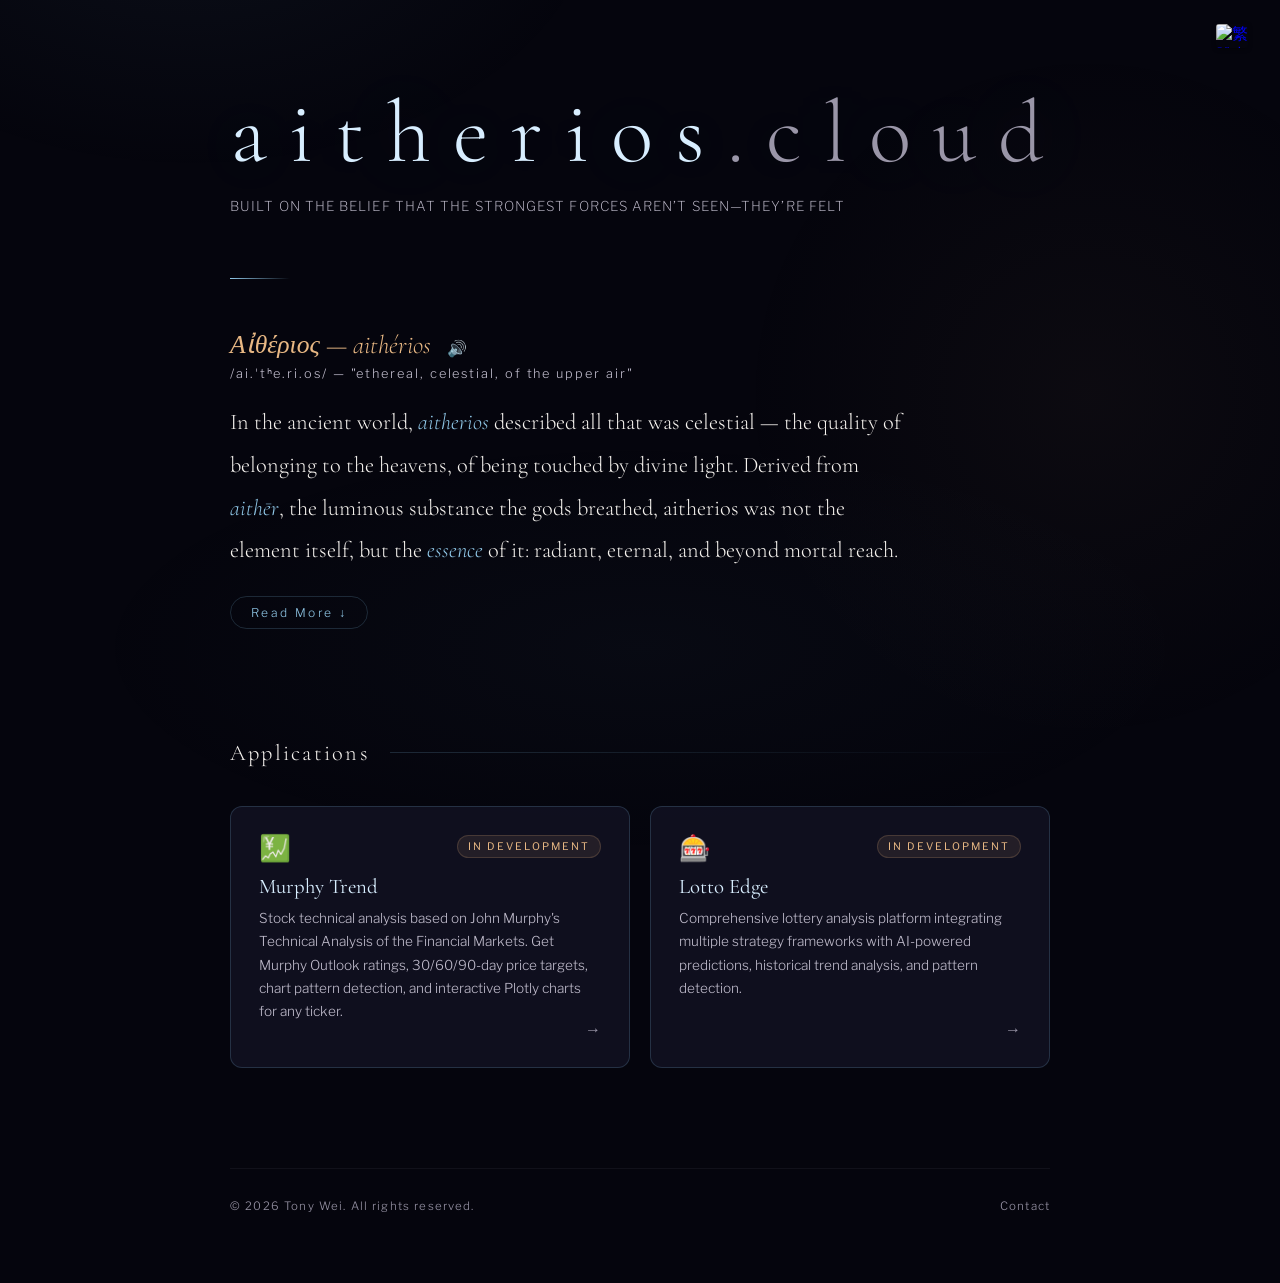
==== index.html @ fdde1557 "fix height-clipping issue" ====
<!DOCTYPE html>
<html lang="en">
<head>
<meta charset="UTF-8">
<meta name="viewport" content="width=device-width, initial-scale=1.0">
<title>aitherios.cloud</title>
<link rel="icon" href="data:image/svg+xml,<svg xmlns='http://www.w3.org/2000/svg' viewBox='0 0 100 100'><text y='.9em' font-size='90'>✦</text></svg>">
<link href="https://fonts.googleapis.com/css2?family=Cormorant+Garamond:ital,wght@0,300;0,400;0,600;1,300;1,400&family=Libre+Franklin:wght@200;300;400;500&display=swap" rel="stylesheet">
<style>
  :root {
    --bg-deep: #05050d;
    --bg-mid: #0a0a18;
    --bg-card: rgba(18, 18, 35, 0.85);
    --bg-card-hover: rgba(28, 28, 50, 0.95);
    --border-subtle: rgba(126, 184, 218, 0.2);
    --border-hover: rgba(126, 184, 218, 0.45);
    --aether-glow: #90c8e8;
    --aether-light: #d8eeff;
    --aether-warm: #e8b884;
    --status-live: #7edf9e;
    --status-dev: #e8b884;
    --status-planned: #a8a4b8;
    --text-primary: #f5f2ee;
    --text-muted: #c0bccc;
    --text-dim: #9a96a8;
  }

  * { margin: 0; padding: 0; box-sizing: border-box; }

  body {
    background: var(--bg-deep);
    color: var(--text-primary);
    font-family: 'Libre Franklin', sans-serif;
    font-weight: 300;
    overflow-x: hidden;
  }

  .atmosphere { position: fixed; inset: 0; z-index: 0; overflow: hidden; }

  .atmosphere::before {
    content: '';
    position: absolute;
    top: -40%; left: -20%; width: 140%; height: 140%;
    background: 
      radial-gradient(ellipse 600px 400px at 25% 20%, rgba(126, 184, 218, 0.06) 0%, transparent 70%),
      radial-gradient(ellipse 500px 500px at 75% 60%, rgba(212, 165, 116, 0.04) 0%, transparent 70%),
      radial-gradient(ellipse 800px 300px at 50% 80%, rgba(126, 184, 218, 0.03) 0%, transparent 70%);
    animation: drift 30s ease-in-out infinite alternate;
  }

  @keyframes drift {
    0% { transform: translate(0, 0) rotate(0deg); }
    100% { transform: translate(30px, -20px) rotate(1deg); }
  }

  .stars { position: fixed; inset: 0; z-index: 0; }

  .star {
    position: absolute; width: 2px; height: 2px;
    background: var(--aether-light); border-radius: 50%; opacity: 0;
    animation: twinkle var(--duration) ease-in-out infinite;
    animation-delay: var(--delay);
  }

  @keyframes twinkle { 0%, 100% { opacity: 0; } 50% { opacity: var(--max-opacity); } }

  .container { position: relative; z-index: 1; max-width: 900px; margin: 0 auto; padding: 0 40px; }

  .hero { min-height: 60vh; display: flex; flex-direction: column; justify-content: center; padding: 80px 0 20px; }

  .wordmark {
    font-family: 'Cormorant Garamond', serif; font-weight: 300;
    font-size: clamp(3.2rem, 8vw, 5.5rem); letter-spacing: 0.25em;
    text-transform: lowercase; color: var(--aether-light); margin-bottom: 8px;
    opacity: 0; animation: fadeUp 1.5s ease-out 0.3s forwards;
    text-shadow: 0 0 80px rgba(126, 184, 218, 0.2);
  }

  .wordmark span { color: var(--text-dim); font-weight: 300; }

  .tagline {
    font-family: 'Libre Franklin', sans-serif; font-weight: 200;
    font-size: clamp(0.7rem, 1.8vw, 0.85rem); letter-spacing: 0.08em;
    text-transform: uppercase; color: var(--text-muted); margin-bottom: 60px;
    opacity: 0; animation: fadeUp 1.5s ease-out 0.6s forwards;
    max-width: 900px; line-height: 1.8;
  }

  .divider { width: 60px; height: 1px; background: linear-gradient(90deg, var(--aether-glow), transparent); margin-bottom: 50px; opacity: 0; animation: fadeUp 1.5s ease-out 0.8s forwards; }

  .etymology { margin-bottom: 50px; opacity: 0; animation: fadeUp 1.5s ease-out 1s forwards; }

  .greek { font-family: 'Cormorant Garamond', serif; font-size: 1.6rem; font-style: italic; color: var(--aether-warm); margin-bottom: 6px; font-weight: 300; }

  .pronunciation { font-size: 0.8rem; color: var(--text-muted); letter-spacing: 0.15em; margin-bottom: 20px; }

  .definition { font-family: 'Cormorant Garamond', serif; font-size: clamp(1.15rem, 2.5vw, 1.4rem); line-height: 1.9; color: var(--text-primary); font-weight: 300; max-width: 680px; }
  .definition em { color: var(--aether-glow); font-style: italic; }

  .speaker-btn { background: none; border: none; cursor: pointer; font-size: 1rem; vertical-align: middle; margin-left: 6px; opacity: 0.9; transition: opacity 0.3s ease, transform 0.2s ease; padding: 2px 4px; }
  .speaker-btn:hover { opacity: 1; transform: scale(1.15); }
  .speaker-btn.playing { opacity: 1; animation: pulse-speaker 0.6s ease-in-out infinite alternate; }
  @keyframes pulse-speaker { from { transform: scale(1); } to { transform: scale(1.2); } }

  .read-more-btn { background: none; border: 1px solid var(--border-subtle); color: var(--aether-glow); font-family: 'Libre Franklin', sans-serif; font-size: 0.75rem; font-weight: 300; letter-spacing: 0.2em; padding: 8px 20px; border-radius: 24px; cursor: pointer; margin-top: 24px; transition: all 0.4s ease; display: inline-block; }
  .read-more-btn:hover { border-color: var(--aether-glow); background: rgba(126, 184, 218, 0.06); transform: translateY(-1px); }
  .read-more-btn.expanded { border-color: var(--text-dim); color: var(--text-dim); }

  .read-more-content { max-height: 0; overflow: hidden; opacity: 0; transition: max-height 0.8s ease, opacity 0.6s ease; }
  .read-more-content.show { opacity: 1; }

  .read-more-content .meaning { display: grid; grid-template-columns: 100px 1fr; gap: 24px; align-items: start; margin-bottom: 36px; }
  .read-more-content .meaning-label { font-size: 0.7rem; letter-spacing: 0.3em; text-transform: uppercase; color: var(--aether-glow); padding-top: 5px; text-align: right; }
  .read-more-content .meaning-text { font-family: 'Cormorant Garamond', serif; font-size: 1.15rem; line-height: 1.85; color: var(--text-muted); font-weight: 300; }
  .read-more-content .meaning-text strong { color: var(--text-primary); font-weight: 400; }
  .read-more-content .meaning-text em { color: var(--aether-glow); font-style: italic; }

  .apps-section { padding: 40px 0 100px; opacity: 0; animation: fadeUp 1.5s ease-out 1.3s forwards; }
  .section-header { display: flex; align-items: center; gap: 20px; margin-bottom: 40px; }
  .section-title { font-family: 'Cormorant Garamond', serif; font-size: 1.4rem; font-weight: 300; color: var(--text-primary); letter-spacing: 0.1em; }
  .section-line { flex: 1; height: 1px; background: linear-gradient(90deg, var(--border-subtle), transparent); }

  .apps-grid { display: grid; grid-template-columns: repeat(auto-fill, minmax(280px, 1fr)); gap: 20px; }

  .app-card { background: var(--bg-card); border: 1px solid var(--border-subtle); border-radius: 12px; padding: 28px; text-decoration: none; color: inherit; transition: all 0.4s ease; position: relative; overflow: hidden; }
  .app-card::before { content: ''; position: absolute; top: 0; left: 0; right: 0; height: 1px; background: linear-gradient(90deg, transparent, var(--aether-glow), transparent); opacity: 0; transition: opacity 0.4s ease; }
  .app-card:hover { background: var(--bg-card-hover); border-color: var(--border-hover); transform: translateY(-2px); }
  .app-card:hover::before { opacity: 0.6; }

  .app-card-header { display: flex; justify-content: space-between; align-items: flex-start; margin-bottom: 14px; }
  .app-icon { font-size: 1.6rem; line-height: 1; }
  .app-status { font-size: 0.65rem; letter-spacing: 0.2em; text-transform: uppercase; padding: 4px 10px; border-radius: 20px; font-weight: 400; }
  .status-live { color: var(--status-live); background: rgba(110, 207, 142, 0.1); border: 1px solid rgba(110, 207, 142, 0.2); }
  .status-dev { color: var(--status-dev); background: rgba(212, 165, 116, 0.1); border: 1px solid rgba(212, 165, 116, 0.2); }
  .status-planned { color: var(--status-planned); background: rgba(138, 134, 151, 0.1); border: 1px solid rgba(138, 134, 151, 0.2); }
  .app-name { font-family: 'Cormorant Garamond', serif; font-size: 1.3rem; font-weight: 400; color: var(--aether-light); margin-bottom: 8px; }
  .app-desc { font-size: 0.85rem; line-height: 1.7; color: var(--text-muted); margin-bottom: 16px; }
  .app-tech { display: flex; flex-wrap: wrap; gap: 6px; }
  .tech-tag { font-size: 0.65rem; letter-spacing: 0.1em; color: var(--text-dim); background: rgba(90, 86, 104, 0.15); border: 1px solid rgba(90, 86, 104, 0.2); padding: 3px 8px; border-radius: 4px; }
  .app-arrow { position: absolute; bottom: 28px; right: 28px; color: var(--text-dim); font-size: 1rem; transition: all 0.3s ease; }
  .app-card:hover .app-arrow { color: var(--aether-glow); transform: translateX(3px); }

  .footer { padding: 30px 0; border-top: 1px solid rgba(90, 86, 104, 0.15); display: flex; justify-content: space-between; align-items: center; opacity: 0; animation: fadeUp 1.5s ease-out 1.6s forwards; margin-bottom: 40px; }
  .footer-text { font-size: 0.72rem; color: var(--text-dim); letter-spacing: 0.1em; }
  .footer-links { display: flex; gap: 20px; }
  .footer-links a { font-size: 0.72rem; color: var(--text-dim); text-decoration: none; letter-spacing: 0.1em; transition: color 0.3s ease; }
  .footer-links a:hover { color: var(--aether-glow); }

  .lang-switch { position: fixed; top: 24px; right: 32px; z-index: 10; }
  .lang-switch a { text-decoration: none; opacity: 1; transition: opacity 0.3s ease, transform 0.2s ease; display: inline-block; }
  .lang-switch a:hover { opacity: 1; transform: scale(1.15); }
  .lang-switch img { width: 32px; height: 24px; display: block; border-radius: 3px; box-shadow: 0 1px 4px rgba(0,0,0,0.4); }

  @keyframes fadeUp { from { opacity: 0; transform: translateY(20px); } to { opacity: 1; transform: translateY(0); } }

  @media (max-width: 600px) {
    .container { padding: 0 24px; }
    .read-more-content .meaning { grid-template-columns: 1fr; gap: 6px; }
    .read-more-content .meaning-label { text-align: left; }
    .apps-grid { grid-template-columns: 1fr; }
    .footer { flex-direction: column; gap: 12px; text-align: center; }
  }
</style>
</head>
<body>

<div class="lang-switch"><a href="index-traditional.html" title="繁體中文"><img src="https://flagcdn.com/32x24/tw.png" srcset="https://flagcdn.com/64x48/tw.png 2x" alt="繁體中文"></a></div>
<div class="atmosphere"></div>
<div class="stars" id="stars"></div>

<div class="container">
  <section class="hero">
    <h1 class="wordmark">aitherios<span>.cloud</span></h1>
    <p class="tagline"> Built on the belief that the strongest forces aren’t seen—they’re felt</p>

    <div class="divider"></div>

    <section class="etymology">
      <p class="greek">Αἰθέριος — aithérios <button class="speaker-btn" onclick="document.getElementById('aitherios-audio').play()" title="Listen to pronunciation">🔊</button><audio id="aitherios-audio" src="aitherios.mp3"></audio></p>
      <p class="pronunciation">/ai.ˈtʰe.ri.os/ — "ethereal, celestial, of the upper air"</p>
      <p class="definition">
        In the ancient world, <em>aitherios</em> described all that was celestial — 
        the quality of belonging to the heavens, of being touched by divine light. 
        Derived from <em>aithēr</em>, the luminous substance the gods breathed, 
        aitherios was not the element itself, but the <em>essence</em> of it: 
        radiant, eternal, and beyond mortal reach.
      </p>
      <button class="read-more-btn" id="readMoreBtn" onclick="toggleReadMore()">Read More ↓</button>
      <div class="read-more-content" id="readMoreContent">
        <div class="meaning" style="margin-top: 30px;">
          <span class="meaning-label">Origin</span>
          <p class="meaning-text">
            <strong>From αἴθειν — "to burn, to shine."</strong> The word itself carries fire in its roots. 
            The ancient Greeks believed that above the terrestrial air breathed by mortals, 
            there existed a higher, purer substance — luminous and incorruptible — 
            that the gods alone could breathe. This was <em>aithēr</em>, the radiant upper sky.
          </p>
        </div>
        <div class="meaning">
          <span class="meaning-label">Philosophy</span>
          <p class="meaning-text">
            <strong>Aristotle's quintessence.</strong> While Plato hinted at its existence, 
            it was Aristotle who formalized aether as the fifth element — <em>quinta essentia</em> — 
            distinct from earth, water, fire, and air. Unlike the four terrestrial elements 
            that moved in straight lines and decayed, aether moved in perfect circles 
            and was eternal, composing the celestial bodies themselves.
          </p>
        </div>
        <div class="meaning">
          <span class="meaning-label">Physics</span>
          <p class="meaning-text">
            <strong>The luminiferous aether.</strong> By the 19th century, physicists reimagined aether 
            as the invisible medium through which light waves propagated across the void — 
            the fabric of space itself. The Michelson-Morley experiment of 1887 found no trace of it, 
            paving the way for Einstein's relativity. Yet the intuition endured: 
            that space is not truly empty, but alive with unseen forces.
          </p>
        </div>
        <div class="meaning">
          <span class="meaning-label">Legacy</span>
          <p class="meaning-text">
            <strong>Αἰθέριος — the adjective, the essence.</strong> While <em>aithēr</em> names the substance, 
            <em>aithérios</em> describes what partakes of it — the ethereal, the celestial, 
            that which belongs to the heavens. It is not the thing itself, 
            but the quality of being touched by the divine. 
            This is what <em>aitherios.cloud</em> carries in its name.
          </p>
        </div>
        <div class="meaning">
          <span class="meaning-label">Myth</span>
          <p class="meaning-text">
            <strong>The fifth element.</strong> While earth, water, fire, and air composed the mortal world, 
            aether was the divine substance — incorruptible, eternal, and ever-luminous — 
            that filled the celestial sphere where gods breathed and stars burned.
          </p>
        </div>
        <div class="meaning">
          <span class="meaning-label">Science</span>
          <p class="meaning-text">
            <strong>The invisible medium.</strong> For centuries, physicists believed aether permeated all of space — 
            an unseen fabric through which light waves rippled across the cosmos. 
            Though disproven, the idea endures: that something connects everything.
          </p>
        </div>
        <div class="meaning">
          <span class="meaning-label">Now</span>
          <p class="meaning-text">
            <strong>The cloud reimagined.</strong> Where ancient aether was the medium between heaven and earth, 
            the modern cloud is the medium between thought and creation. 
            Invisible, omnipresent, and luminous with possibility.
          </p>
        </div>
      </div>
    </section>
  </section>

  <!-- APPLICATIONS -->
  <section class="apps-section">
    <div class="section-header">
      <h2 class="section-title">Applications</h2>
      <div class="section-line"></div>
    </div>
    <div class="apps-grid" id="apps-grid"></div>
  </section>

  <footer class="footer">
    <span class="footer-text">© 2026 Tony Wei. All rights reserved.</span>
    <div class="footer-links">
      <a href="mailto:tonywei168@gmail.com">Contact</a>
    </div>
  </footer>
</div>

<script>
  function speakAitherios() {
    const btn = document.querySelector('.speaker-btn');
    if ('speechSynthesis' in window) {
      window.speechSynthesis.cancel();
      const utterance = new SpeechSynthesisUtterance('αιθέριος');
      utterance.rate = 0.75;
      utterance.pitch = 1;
      utterance.lang = 'el-GR';
      const voices = window.speechSynthesis.getVoices();
      const preferred = voices.find(v => v.lang.startsWith('el')) || voices.find(v => v.lang.startsWith('en'));
      if (preferred) utterance.voice = preferred;
      btn.classList.add('playing');
      utterance.onend = () => btn.classList.remove('playing');
      utterance.onerror = () => btn.classList.remove('playing');
      window.speechSynthesis.speak(utterance);
    }
  }

  if ('speechSynthesis' in window) {
    window.speechSynthesis.getVoices();
    window.speechSynthesis.onvoiceschanged = () => window.speechSynthesis.getVoices();
  }

  function toggleReadMore() {
    const content = document.getElementById('readMoreContent');
    const btn = document.getElementById('readMoreBtn');
    if (content.classList.contains('show')) {
      content.classList.remove('show');
      content.style.maxHeight = '0px';
      btn.classList.remove('expanded');
      btn.textContent = 'Read More \u2193';
    } else {
      content.classList.add('show');
      content.style.maxHeight = content.scrollHeight + 'px';
      btn.classList.add('expanded');
      btn.textContent = 'Read Less \u2191';
    }
  }

  window.addEventListener('resize', () => {
    const content = document.getElementById('readMoreContent');
    if (content.classList.contains('show')) {
      content.style.maxHeight = content.scrollHeight + 'px';
    }
  });

  const APPS = [
    {
      name: "Murphy Trend",
      icon: "💹 ",
      description: "Stock technical analysis based on John Murphy's Technical Analysis of the Financial Markets. Get Murphy Outlook ratings, 30/60/90-day price targets, chart pattern detection, and interactive Plotly charts for any ticker.",
      status: "dev",
      url: "https://murphy-trend.aitherios.cloud",
      
    },
    {
      
  name: "Lotto Edge",
  icon: "🎰",
  description: "Comprehensive lottery analysis platform integrating multiple strategy frameworks with AI-powered predictions, historical trend analysis, and pattern detection.",
  status: "dev",
  url: "https://lotto-edge.aitherios.cloud"
},
     
    
    // ADD NEW APPS:
    // { name: "App Name", icon: "🔮", description: "...", status: "planned", url: "https://app.aitherios.cloud", tech: ["FastAPI"] },
]

  const statusLabels = { live: { text: "Live", class: "status-live" }, dev: { text: "In Development", class: "status-dev" }, planned: { text: "Planned", class: "status-planned" } };
  const grid = document.getElementById('apps-grid');
  APPS.forEach(app => {
    const s = statusLabels[app.status] || statusLabels.planned;
    const card = document.createElement('a');
    card.className = 'app-card';
    card.href = app.url;
    card.target = '_blank';
    card.rel = 'noopener noreferrer';
    card.innerHTML = `<div class="app-card-header"><span class="app-icon">${app.icon}</span><span class="app-status ${s.class}">${s.text}</span></div><h3 class="app-name">${app.name}</h3><p class="app-desc">${app.description}</p><span class="app-arrow">→</span>`;
    grid.appendChild(card);
  });

  const starsContainer = document.getElementById('stars');
  for (let i = 0; i < 80; i++) {
    const star = document.createElement('div');
    star.className = 'star';
    star.style.left = Math.random() * 100 + '%';
    star.style.top = Math.random() * 100 + '%';
    star.style.setProperty('--duration', (3 + Math.random() * 6) + 's');
    star.style.setProperty('--delay', Math.random() * 5 + 's');
    star.style.setProperty('--max-opacity', (0.15 + Math.random() * 0.4).toFixed(2));
    if (Math.random() > 0.7) { star.style.width = '3px'; star.style.height = '3px'; }
    starsContainer.appendChild(star);
  }
</script>
</body>
</html>
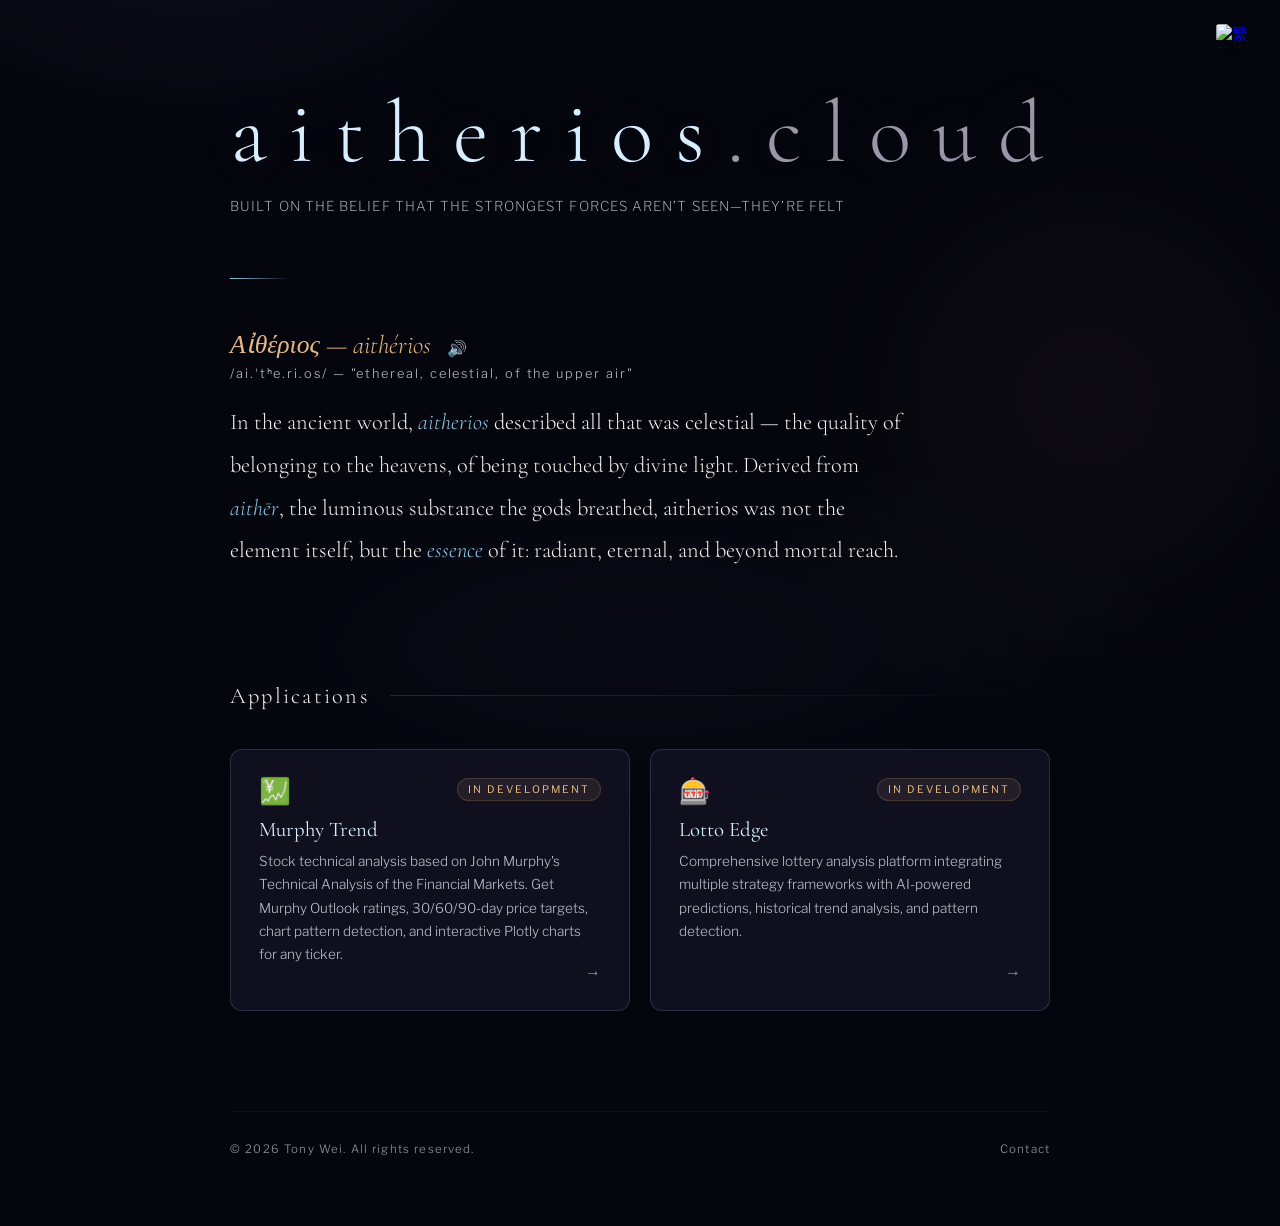
==== commit 448367ca: "fix: comment out read more less button" ====
--- a/index.html
+++ b/index.html
@@ -186,7 +186,7 @@
         aitherios was not the element itself, but the <em>essence</em> of it: 
         radiant, eternal, and beyond mortal reach.
       </p>
-      <button class="read-more-btn" id="readMoreBtn" onclick="toggleReadMore()">Read More ↓</button>
+      <!-- <button class="read-more-btn" id="readMoreBtn" onclick="toggleReadMore()">Read More ↓</button> -->
       <div class="read-more-content" id="readMoreContent">
         <div class="meaning" style="margin-top: 30px;">
           <span class="meaning-label">Origin</span>
@@ -197,6 +197,7 @@
             that the gods alone could breathe. This was <em>aithēr</em>, the radiant upper sky.
           </p>
         </div>
+        <!--
         <div class="meaning">
           <span class="meaning-label">Philosophy</span>
           <p class="meaning-text">
@@ -243,6 +244,7 @@
             Though disproven, the idea endures: that something connects everything.
           </p>
         </div>
+        -->
         <div class="meaning">
           <span class="meaning-label">Now</span>
           <p class="meaning-text">
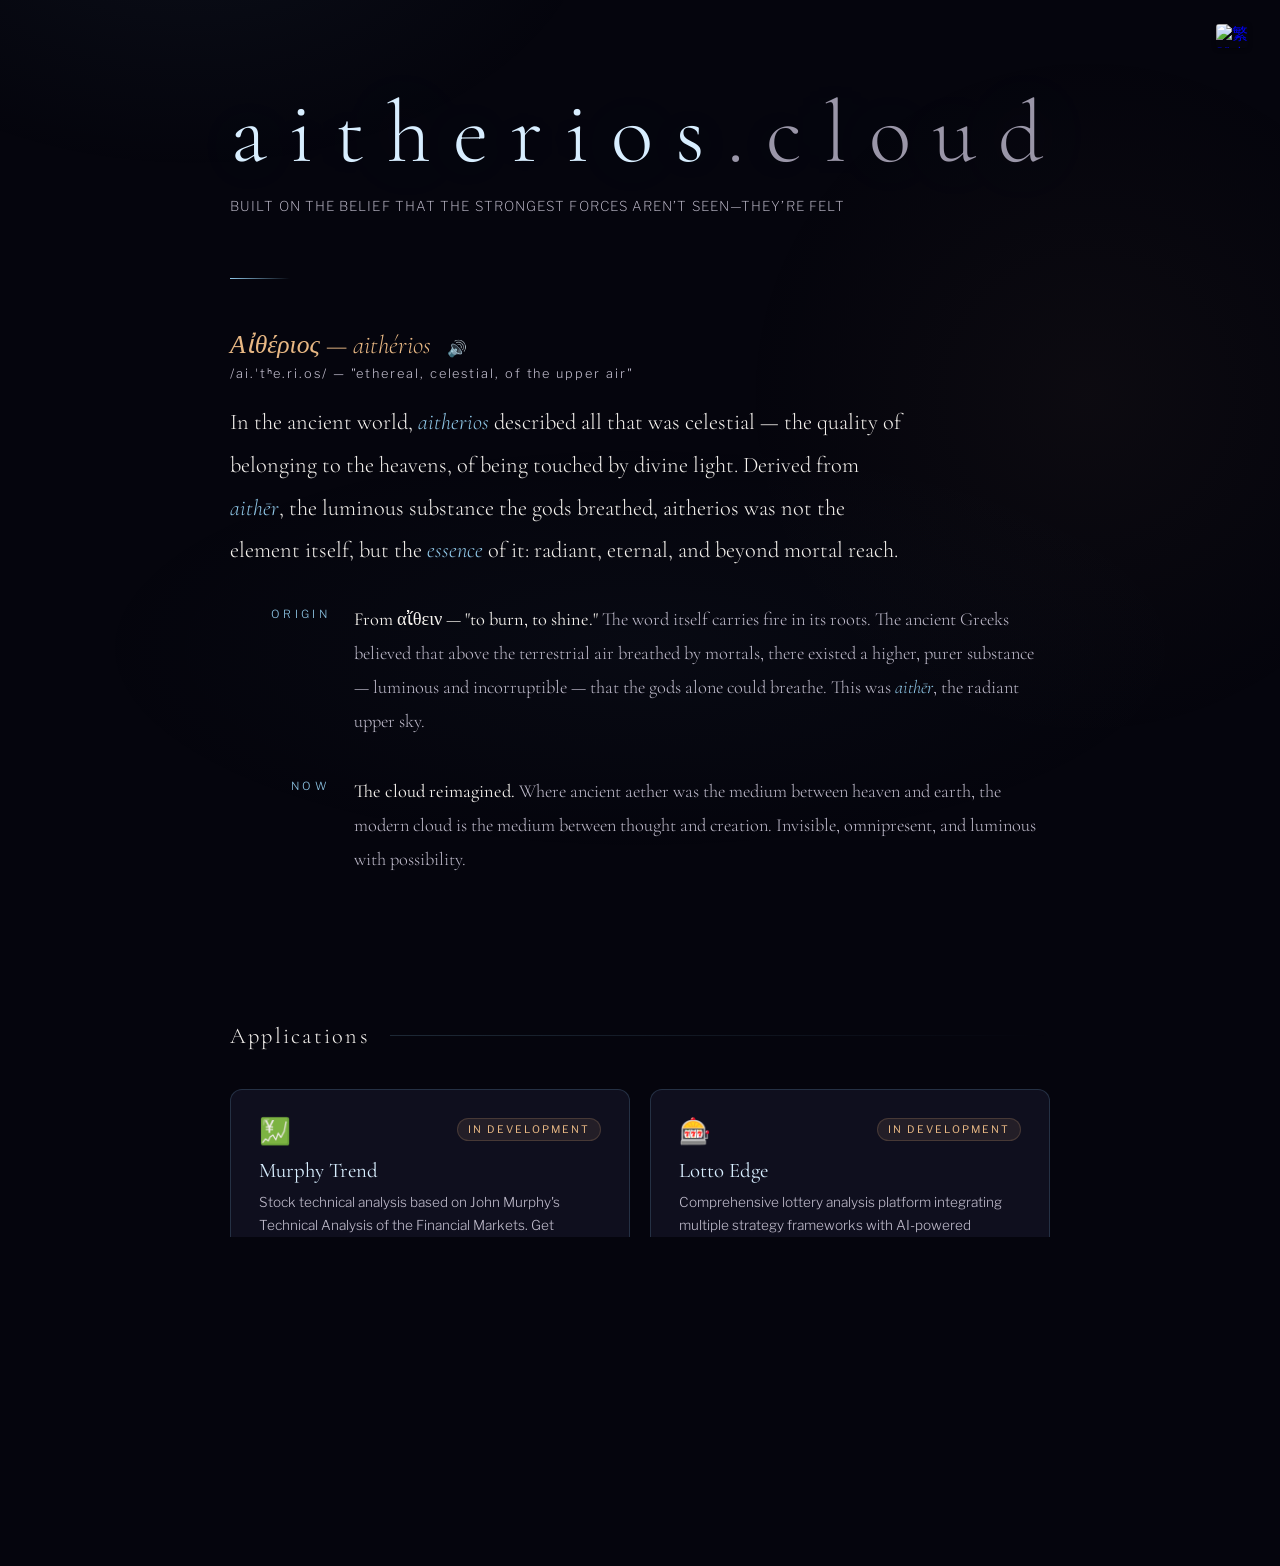
==== commit c9917ec6: "fix" ====
--- a/index.html
+++ b/index.html
@@ -107,7 +107,7 @@
   .read-more-btn:hover { border-color: var(--aether-glow); background: rgba(126, 184, 218, 0.06); transform: translateY(-1px); }
   .read-more-btn.expanded { border-color: var(--text-dim); color: var(--text-dim); }
 
-  .read-more-content { max-height: 0; overflow: hidden; opacity: 0; transition: max-height 0.8s ease, opacity 0.6s ease; }
+  .read-more-content { max-height: none; overflow: visible; opacity: 1; }
   .read-more-content.show { opacity: 1; }
 
   .read-more-content .meaning { display: grid; grid-template-columns: 100px 1fr; gap: 24px; align-items: start; margin-bottom: 36px; }
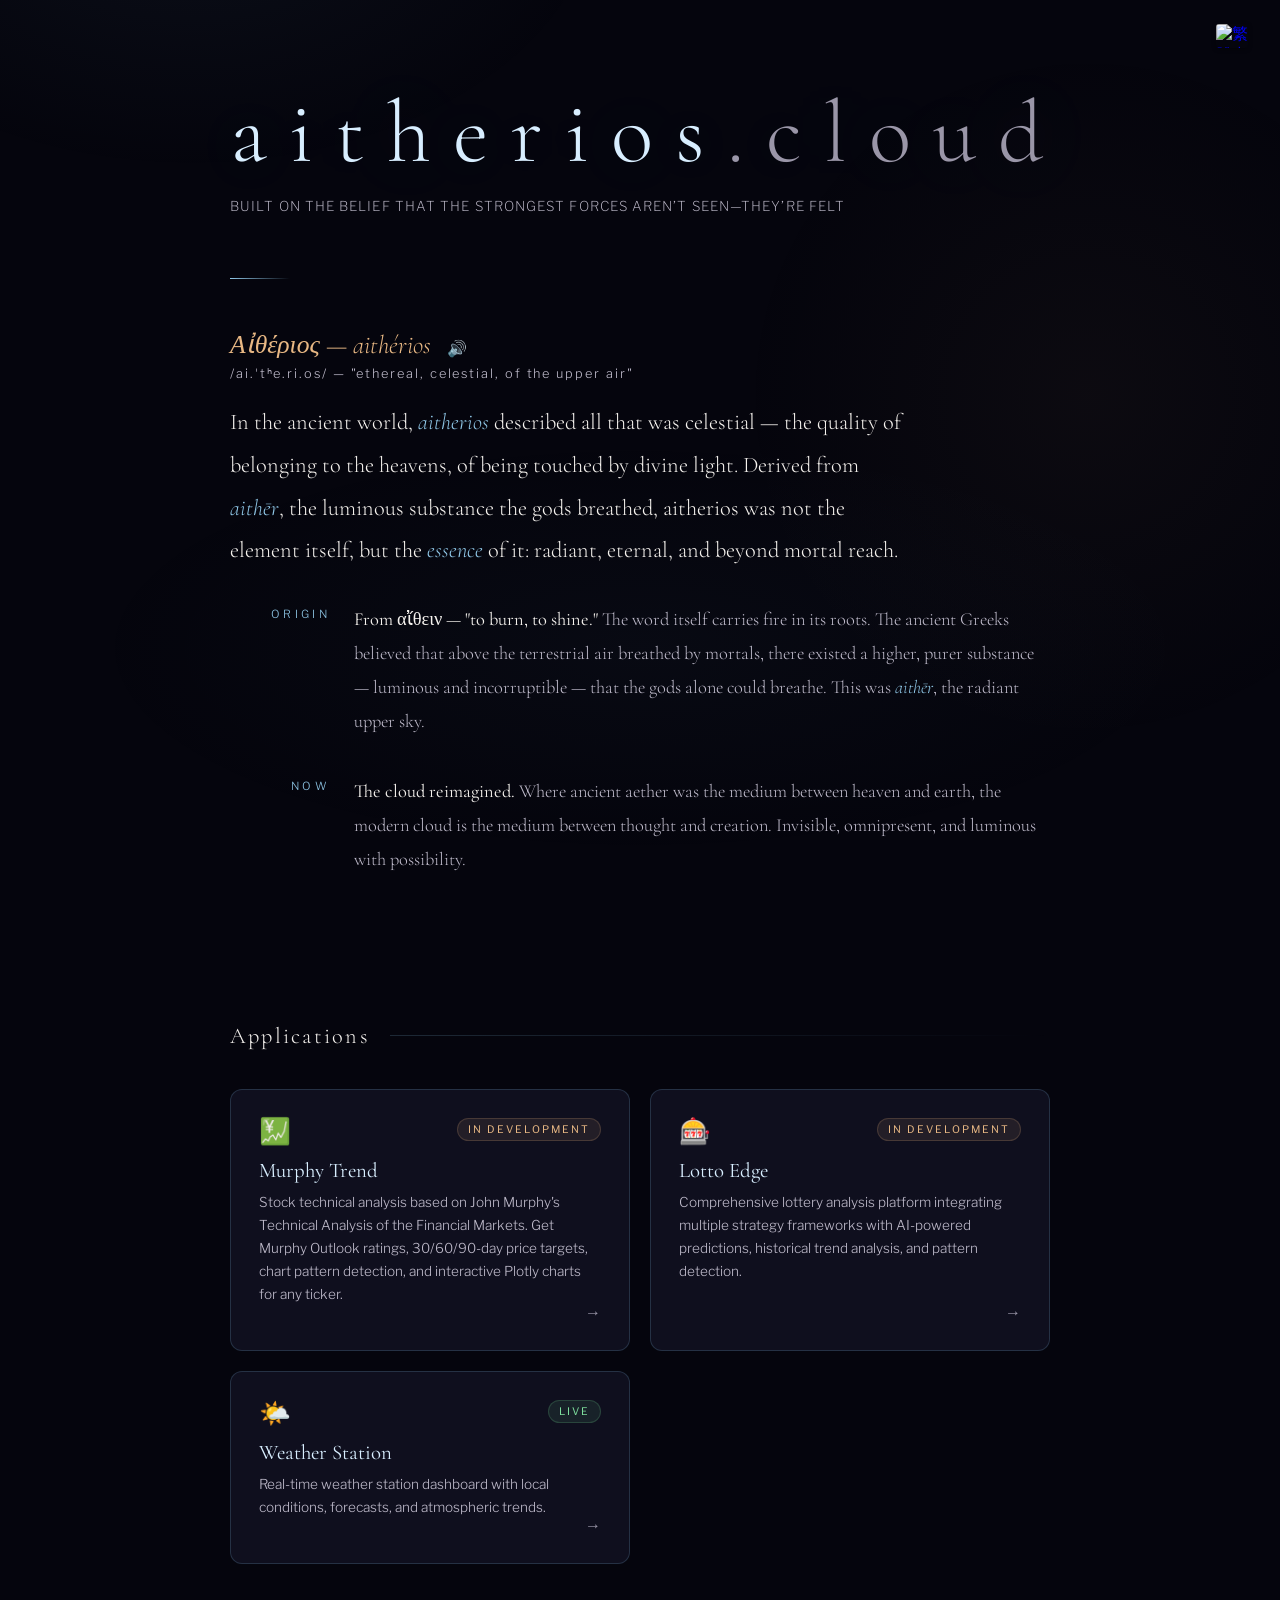
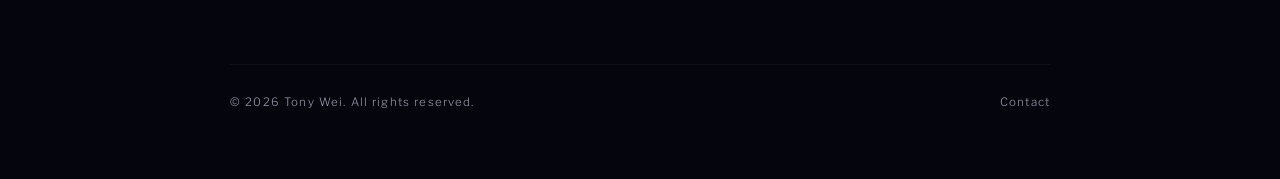
==== commit 37145aa9: "add weather" ====
--- a/index.html
+++ b/index.html
@@ -338,6 +338,14 @@
   status: "dev",
   url: "https://lotto-edge.aitherios.cloud"
 },
+    {
+      
+  name: "Weather Station",
+  icon: "🌤️",
+  description: "Real-time weather station dashboard with local conditions, forecasts, and atmospheric trends.",
+  status: "live",
+  url: "https://weather-station.aitherios.cloud/"
+},
      
     
     // ADD NEW APPS:
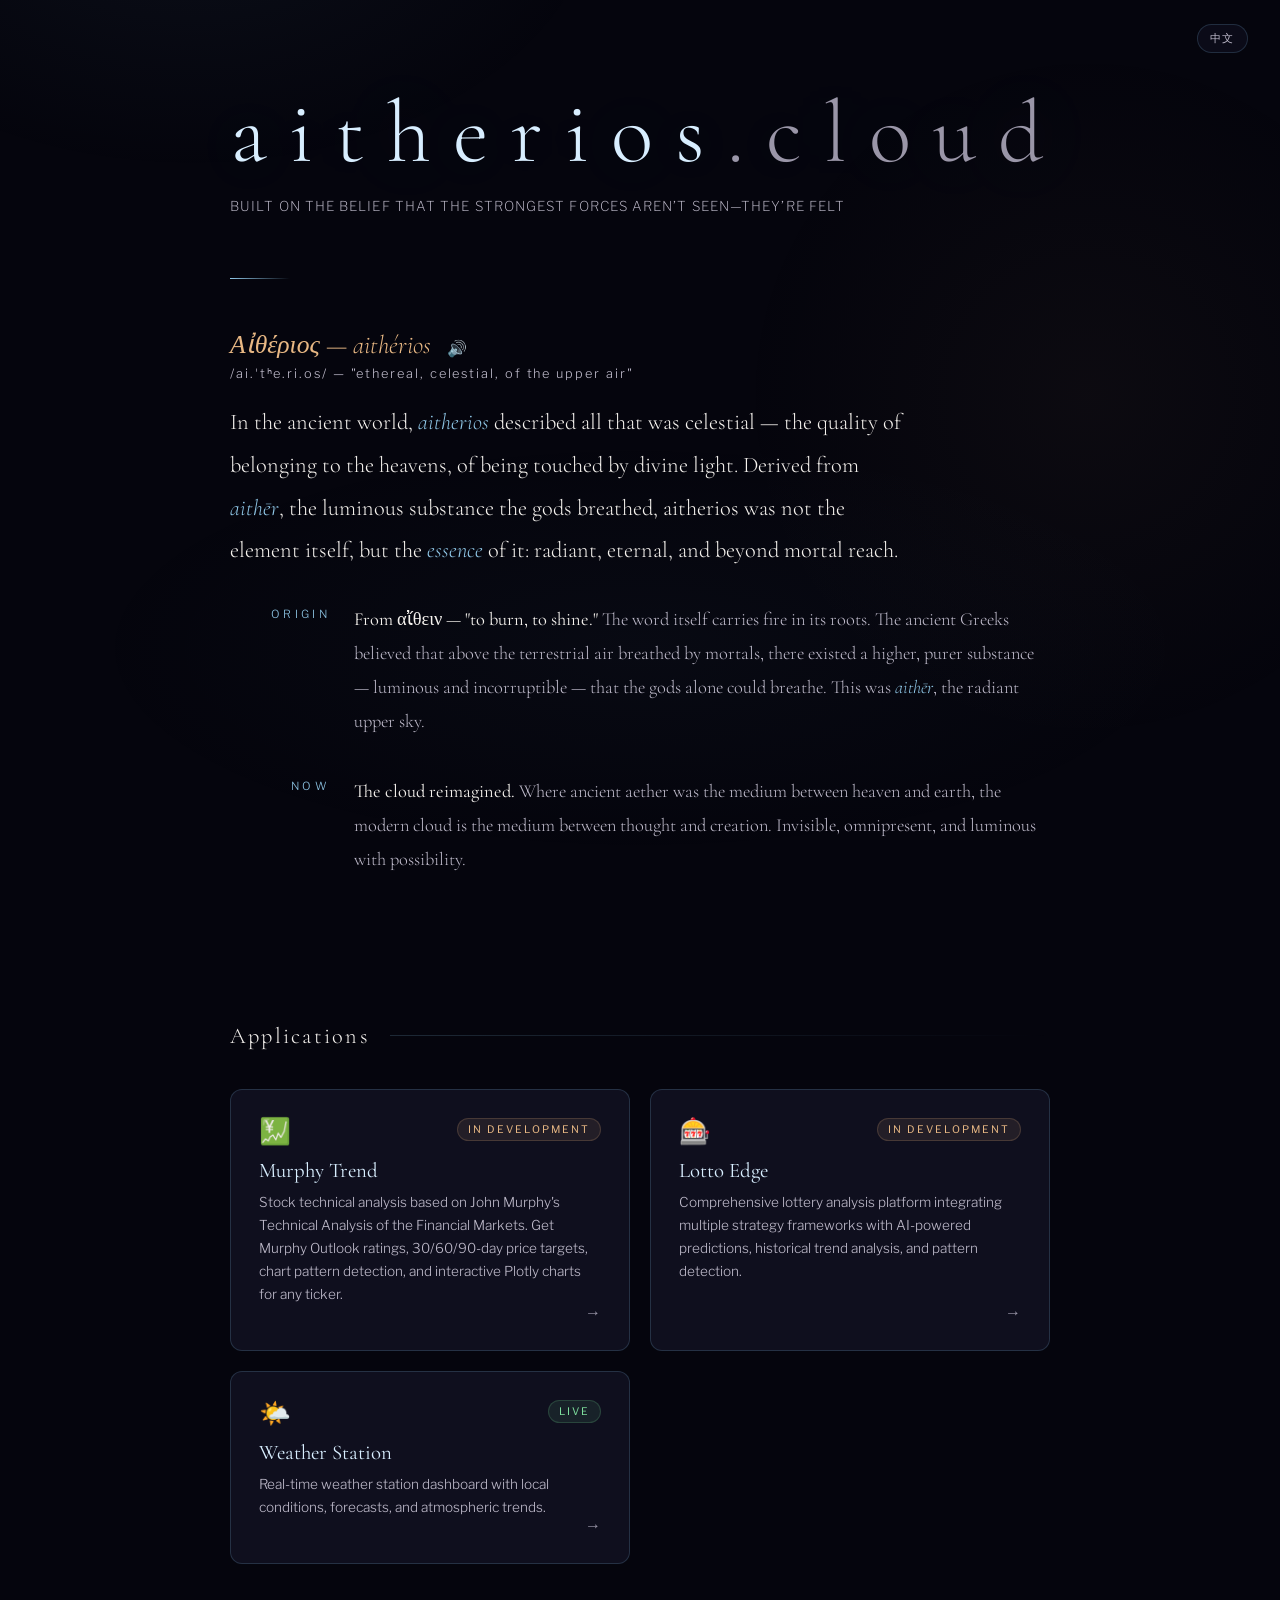
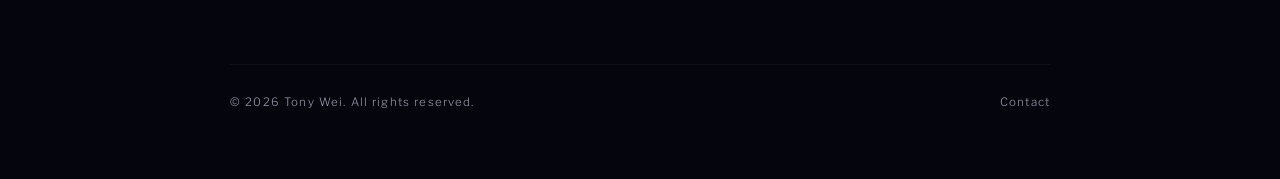
==== commit b870ecb1: "Replace language flags with text labels" ====
--- a/index.html
+++ b/index.html
@@ -148,9 +148,20 @@
   .footer-links a:hover { color: var(--aether-glow); }
 
   .lang-switch { position: fixed; top: 24px; right: 32px; z-index: 10; }
-  .lang-switch a { text-decoration: none; opacity: 1; transition: opacity 0.3s ease, transform 0.2s ease; display: inline-block; }
-  .lang-switch a:hover { opacity: 1; transform: scale(1.15); }
-  .lang-switch img { width: 32px; height: 24px; display: block; border-radius: 3px; box-shadow: 0 1px 4px rgba(0,0,0,0.4); }
+  .lang-switch a {
+    text-decoration: none;
+    opacity: 1;
+    transition: opacity 0.3s ease, transform 0.2s ease, border-color 0.3s ease;
+    display: inline-block;
+    font-size: 0.68rem;
+    letter-spacing: 0.14em;
+    color: var(--text-muted);
+    border: 1px solid var(--border-subtle);
+    border-radius: 999px;
+    padding: 6px 12px;
+    background: rgba(18, 18, 35, 0.55);
+  }
+  .lang-switch a:hover { opacity: 1; transform: scale(1.06); border-color: var(--border-hover); }
 
   @keyframes fadeUp { from { opacity: 0; transform: translateY(20px); } to { opacity: 1; transform: translateY(0); } }
 
@@ -165,7 +176,7 @@
 </head>
 <body>
 
-<div class="lang-switch"><a href="index-traditional.html" title="繁體中文"><img src="https://flagcdn.com/32x24/tw.png" srcset="https://flagcdn.com/64x48/tw.png 2x" alt="繁體中文"></a></div>
+<div class="lang-switch"><a href="index-traditional.html" title="切換到中文" aria-label="Switch to Chinese">中文</a></div>
 <div class="atmosphere"></div>
 <div class="stars" id="stars"></div>
 
@@ -269,7 +280,7 @@
   <footer class="footer">
     <span class="footer-text">© 2026 Tony Wei. All rights reserved.</span>
     <div class="footer-links">
-      <a href="mailto:tonywei168@gmail.com">Contact</a>
+      <a href="mailto:twx6688@gmail.com">Contact</a>
     </div>
   </footer>
 </div>
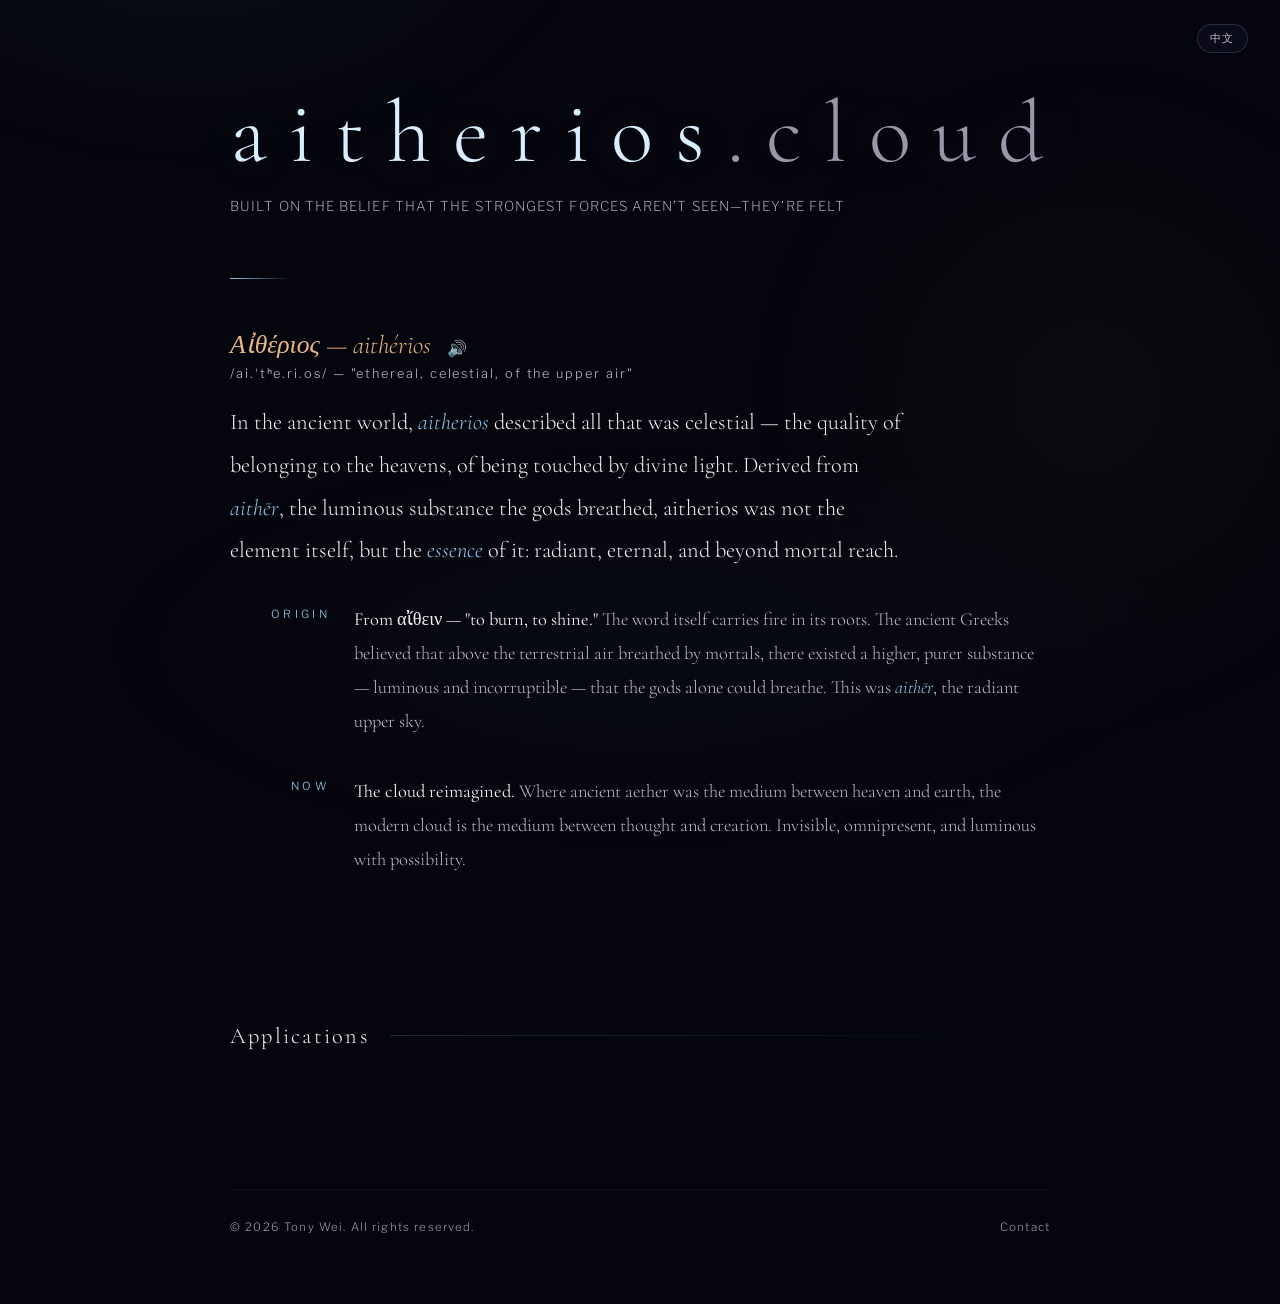
==== commit 74938282: "Remove Lotto Edge from application list Removed Lotto Edge entry from the application list." ====
--- a/index.html
+++ b/index.html
@@ -341,15 +341,7 @@
       url: "https://murphy-trend.aitherios.cloud",
       
     },
-    {
-      
-  name: "Lotto Edge",
-  icon: "🎰",
-  description: "Comprehensive lottery analysis platform integrating multiple strategy frameworks with AI-powered predictions, historical trend analysis, and pattern detection.",
-  status: "dev",
-  url: "https://lotto-edge.aitherios.cloud"
-},
-    {
+  
       
   name: "Weather Station",
   icon: "🌤️",
